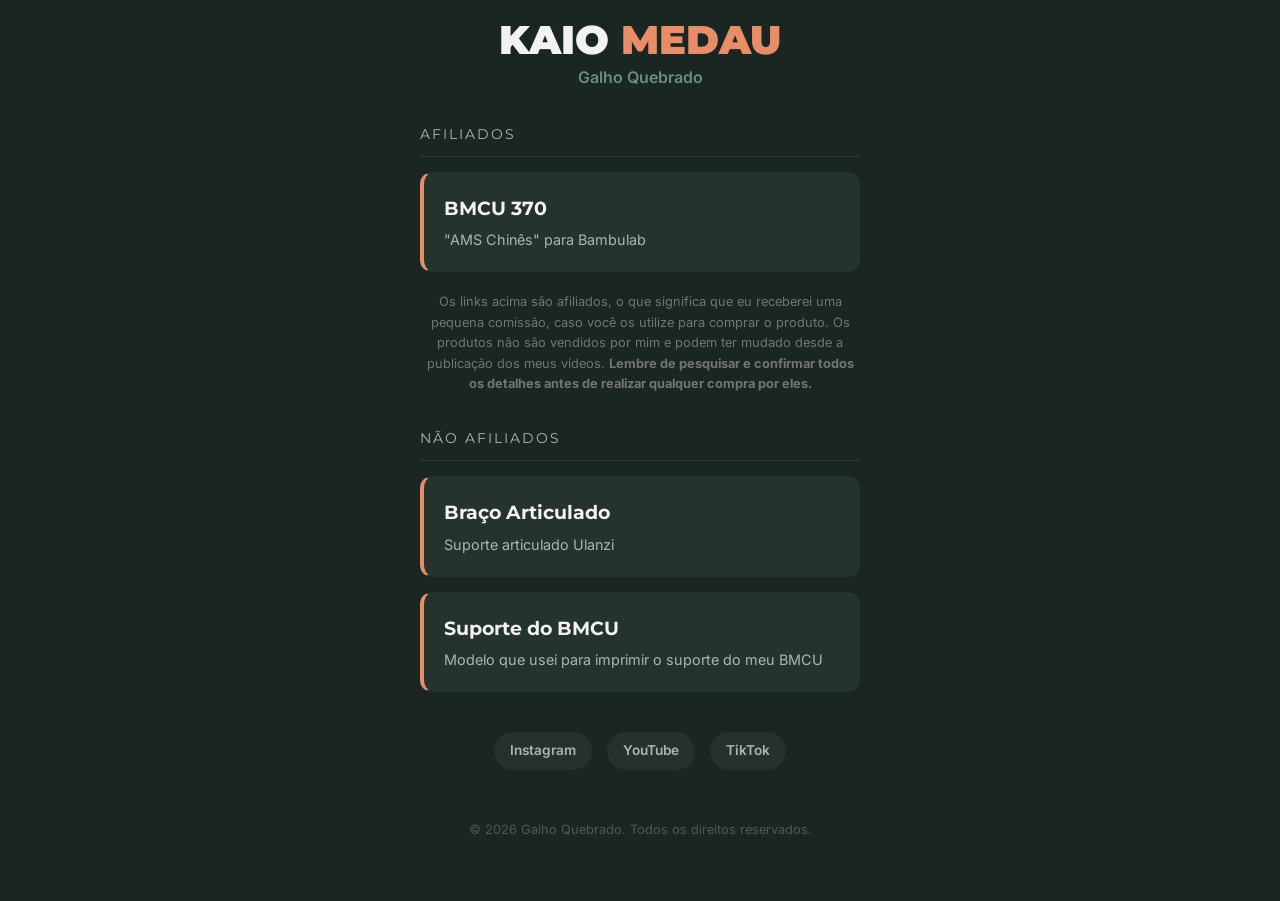
==== como-no-video/index.html @ 50b7e99a "Add como no video index" ====
<!doctype html>
<html lang="pt-br">
  <head>
    <meta charset="UTF-8" />
    <meta name="viewport" content="width=device-width, initial-scale=1.0" />
    <meta name="p:domain_verify" content="262c683d232f152c0ef9ce361d063148" />
    <title>Kaio Medau - Galho Quebrado</title>
    <meta
      name="description"
      content="Acesse todos os links e projetos de Kaio Medau em um só lugar. Entre no universo do Galho Quebrado, visite a loja, cursos, redes sociais e confira meu Media Kit."
    />

    <link rel="preconnect" href="https://fonts.googleapis.com" />
    <link rel="preconnect" href="https://fonts.gstatic.com" crossorigin />
    <link
      href="https://fonts.googleapis.com/css2?family=Inter:wght@300;400;600&family=Montserrat:wght@700;900&display=swap"
      rel="stylesheet"
    />

    <script
      async
      src="https://www.googletagmanager.com/gtag/js?id=G-7BJPHZVT6F"
    ></script>
    <script defer>
      window.dataLayer = window.dataLayer || [];
      function gtag() {
        dataLayer.push(arguments);
      }
      gtag("js", new Date());
      gtag("config", "G-7BJPHZVT6F");
    </script>

    <style>
      :root {
        --bg-color: #1a2622;
        --card-bg: #24332e;
        --text-main: #f2f2f2;
        --text-muted: #a8b8b0;
        --accent-orange: #e88d67;
        --accent-green: #6b8e78;
      }

      * {
        box-sizing: border-box;
        margin: 0;
        padding: 0;
      }

      body {
        font-family: "Inter", sans-serif;
        background-color: var(--bg-color);
        color: var(--text-main);
        line-height: 1.6;
        padding-bottom: 40px;
      }

      .container {
        max-width: 480px;
        margin: 0 auto;
        padding: 20px;
      }

      /* --- HEADER --- */
      header {
        text-align: center;
        margin-bottom: 28px;
      }

      .brand-title {
        font-family: "Montserrat", sans-serif;
        font-weight: 900;
        font-size: 2.5rem;
        line-height: 1;
        color: var(--text-main);
        text-transform: uppercase;
        margin-bottom: 5px;
      }

      .brand-highlight {
        color: var(--accent-orange);
      }

      .tagline {
        font-size: 1rem;
        color: var(--accent-green);
        font-weight: 600;
        margin-bottom: 20px;
      }

      /* --- DESTAQUE ESPECIAL: IVY (NOVO) --- */
      .ivy-card {
        background-color: var(--card-bg);
        border-radius: 16px;
        overflow: hidden;
        margin-bottom: 30px;
        border: 2px solid var(--accent-orange);
        box-shadow: 0 10px 25px rgba(232, 141, 103, 0.15);
      }

      .ivy-image {
        width: 100%;
        height: 480px; /* Mantém a imagem num bom formato vertical mobile */
        object-fit: cover;
        object-position: center;
        display: block;
        border-bottom: 2px solid var(--accent-orange);
      }

      .ivy-content {
        padding: 24px;
      }

      .ivy-title {
        font-family: "Montserrat", sans-serif;
        font-size: 1.8rem;
        font-weight: 900;
        color: var(--text-main);
        margin-bottom: 8px;
        line-height: 1.1;
      }

      .ivy-text {
        font-size: 0.95rem;
        color: var(--text-muted);
        margin-bottom: 15px;
        line-height: 1.5;
      }

      .ivy-price {
        font-family: "Montserrat", sans-serif;
        font-size: 1.6rem;
        font-weight: 700;
        color: var(--accent-green);
        margin-bottom: 20px;
      }

      .ivy-price small {
        font-size: 0.9rem;
        font-weight: 400;
        color: var(--text-muted);
      }

      .ivy-info-box {
        background: rgba(0, 0, 0, 0.2);
        padding: 15px;
        border-radius: 8px;
        border-left: 4px solid var(--accent-green);
        font-size: 0.85rem;
        color: var(--text-main);
        margin-bottom: 20px;
      }

      .ivy-actions {
        display: flex;
        flex-direction: column;
        gap: 10px;
      }

      .btn-primary,
      .btn-secondary {
        display: block;
        text-align: center;
        padding: 14px;
        border-radius: 8px;
        text-decoration: none;
        font-weight: 600;
        font-size: 0.95rem;
        transition:
          background-color 0.2s,
          transform 0.2s;
      }

      .btn-primary {
        background-color: var(--accent-orange);
        color: #fff;
      }

      .btn-primary:hover {
        background-color: #d07b57;
        transform: translateY(-2px);
      }

      .btn-secondary {
        background-color: transparent;
        color: var(--accent-orange);
        border: 1px solid var(--accent-orange);
      }

      .btn-secondary:hover {
        background-color: rgba(232, 141, 103, 0.1);
        transform: translateY(-2px);
      }

      /* --- REDES SOCIAIS --- */
      .social-row {
        display: flex;
        justify-content: center;
        gap: 15px;
        margin-top: 40px;
      }

      .social-link {
        color: var(--text-muted);
        text-decoration: none;
        font-size: 0.85rem;
        font-weight: 600;
        padding: 8px 16px;
        background: rgba(255, 255, 255, 0.05);
        border-radius: 20px;
        transition: 0.3s;
      }

      .social-link:hover {
        background: var(--accent-orange);
        color: white;
      }

      /* --- HERO BANNER --- */
      .hero-banner {
        display: flex;
        align-items: flex-end;
        width: 100%;
        height: 250px;
        background-image:
          linear-gradient(to top, rgba(0, 0, 0, 0.9), rgba(0, 0, 0, 0.1)),
          url("./images/hero/varinha-magica-sao-paulo.webp");
        background-size: cover;
        background-position: center;

        border-radius: 16px;
        text-decoration: none;
        padding: 20px;
        margin-bottom: 30px;
        border: 2px solid var(--accent-orange); /* Borda laranja para chamar atenção */
        position: relative;
        box-shadow: 0 10px 20px rgba(0, 0, 0, 0.3);
        transition: transform 0.3s ease;
      }

      .hero-banner:hover {
        transform: scale(1.02);
      }

      .hero-content {
        z-index: 2;
        width: 100%;
      }

      .hero-tag {
        background-color: var(--accent-orange);
        color: #fff;
        padding: 4px 10px;
        border-radius: 4px;
        font-size: 0.7rem;
        font-weight: bold;
        text-transform: uppercase;
        display: inline-block;
        margin-bottom: 8px;
      }

      .hero-title {
        font-family: "Montserrat", sans-serif;
        font-size: 1.6rem;
        font-weight: 900;
        color: #fff;
        margin: 0 0 5px 0;
        line-height: 1.1;
        text-shadow: 0 2px 4px rgba(0, 0, 0, 0.8);
      }

      .hero-subtitle {
        color: #ddd;
        font-size: 0.9rem;
        margin-bottom: 0;
      }

      /* --- CARTÕES DE LINKS --- */
      .section-title {
        font-family: "Montserrat", sans-serif;
        font-size: 0.9rem;
        text-transform: uppercase;
        letter-spacing: 2px;
        color: var(--text-muted);
        margin: 32px 0 15px 0;
        border-bottom: 1px solid #333;
        padding-bottom: 10px;
      }

      .link-card {
        display: block;
        background-color: var(--card-bg);
        padding: 20px;
        border-radius: 12px;
        text-decoration: none;
        color: var(--text-main);
        margin-bottom: 15px;
        border: 1px solid transparent;
        transition:
          transform 0.2s,
          border-color 0.2s;
        position: relative;
      }

      .link-card:hover {
        transform: translateY(-3px);
        border-color: var(--accent-orange);
      }

      .link-card h3 {
        font-family: "Montserrat", sans-serif;
        font-size: 1.2rem;
        margin-bottom: 5px;
      }

      .link-card p {
        font-size: 0.9rem;
        color: var(--text-muted);
        margin: 0;
      }

      .card-highlight {
        border-left: 4px solid var(--accent-orange);
      }

      .tag-new {
        position: absolute;
        top: 15px;
        right: 15px;
        background: var(--accent-green);
        color: #fff;
        font-size: 0.6rem;
        padding: 2px 8px;
        border-radius: 4px;
        text-transform: uppercase;
        font-weight: bold;
      }

      .tag-highlight {
        background: var(--accent-orange);
      }

      /* --- FOOTER --- */
      footer {
        text-align: center;
        margin-top: 50px;
        font-size: 0.8rem;
        color: #555;
      }
    </style>
  </head>
  <body>
    <div class="container">
      <header>
        <div class="brand-title">
          Kaio <span class="brand-highlight">Medau</span>
        </div>
        <div class="tagline">Galho Quebrado</div>
      </header>

      <div class="section-title">Afiliados</div>

      <a
        href="https://s.click.aliexpress.com/e/_c32tsEsV"
        class="link-card card-highlight"
        target="_top"
      >
        <h3>BMCU 370</h3>
        <p>"AMS Chinês" para Bambulab</p>
      </a>
      <div
        style="
          text-align: center;
          margin-top: 20px;
          font-size: 0.8rem;
          color: #747474;
        "
      >
        Os links acima são afiliados, o que significa que eu receberei uma
        pequena comissão, caso você os utilize para comprar o produto. Os
        produtos não são vendidos por mim e podem ter mudado desde a publicação
        dos meus vídeos.
        <strong
          >Lembre de pesquisar e confirmar todos os detalhes antes de realizar
          qualquer compra por eles.</strong
        >
      </div>

      <div class="section-title">Não Afiliados</div>
      <a
        href="https://a.aliexpress.com/_mrpZUbv"
        class="link-card card-highlight"
        target="_top"
      >
        <h3>Braço Articulado</h3>
        <p>Suporte articulado Ulanzi</p>
      </a>

      <a
        href="https://makerworld.com/models/1980325"
        class="link-card card-highlight"
        target="_top"
      >
        <h3>Suporte do BMCU</h3>
        <p>Modelo que usei para imprimir o suporte do meu BMCU</p>
      </a>

      <div class="social-row">
        <a
          href="https://instagram.com/kaiomedau"
          class="social-link"
          target="_top"
          >Instagram</a
        >
        <a
          href="https://www.youtube.com/@kaiomedau"
          class="social-link"
          target="_top"
          >YouTube</a
        >
        <a
          href="https://tiktok.com/@kaiomedau"
          class="social-link"
          target="_top"
          >TikTok</a
        >
      </div>

      <footer>© 2026 Galho Quebrado. Todos os direitos reservados.</footer>
    </div>
  </body>
</html>
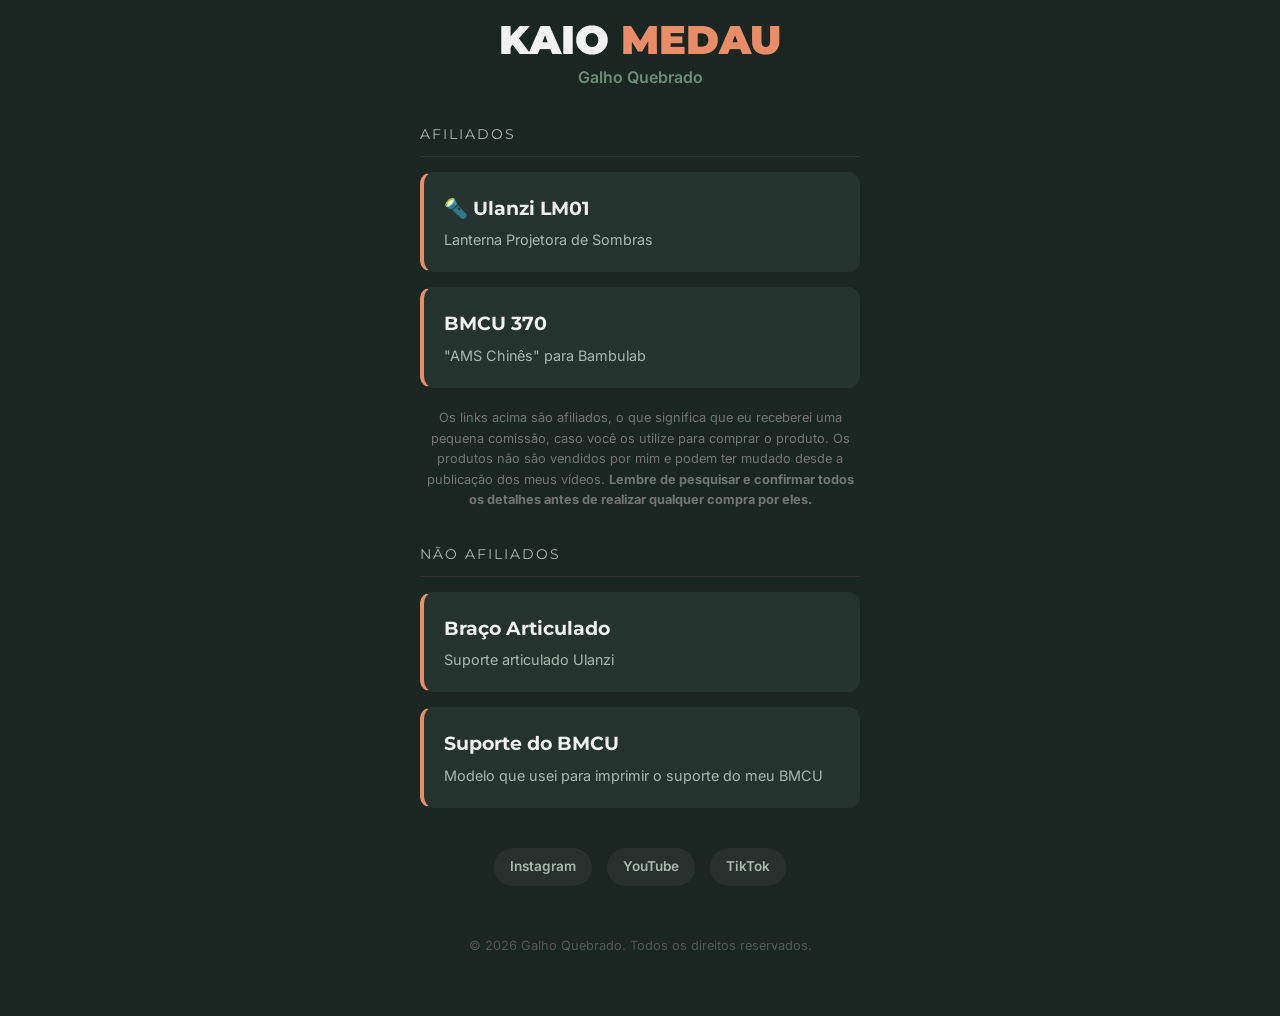
==== commit 588389cc: "Add LM01 to affiliates" ====
--- a/como-no-video/index.html
+++ b/como-no-video/index.html
@@ -358,6 +358,15 @@
       </header>
 
       <div class="section-title">Afiliados</div>
+
+      <a
+        href="https://meli.la/1XKAkax"
+        class="link-card card-highlight"
+        target="_top"
+      >
+        <h3>🔦 Ulanzi LM01</h3>
+        <p>Lanterna Projetora de Sombras</p>
+      </a>
 
       <a
         href="https://s.click.aliexpress.com/e/_c32tsEsV"
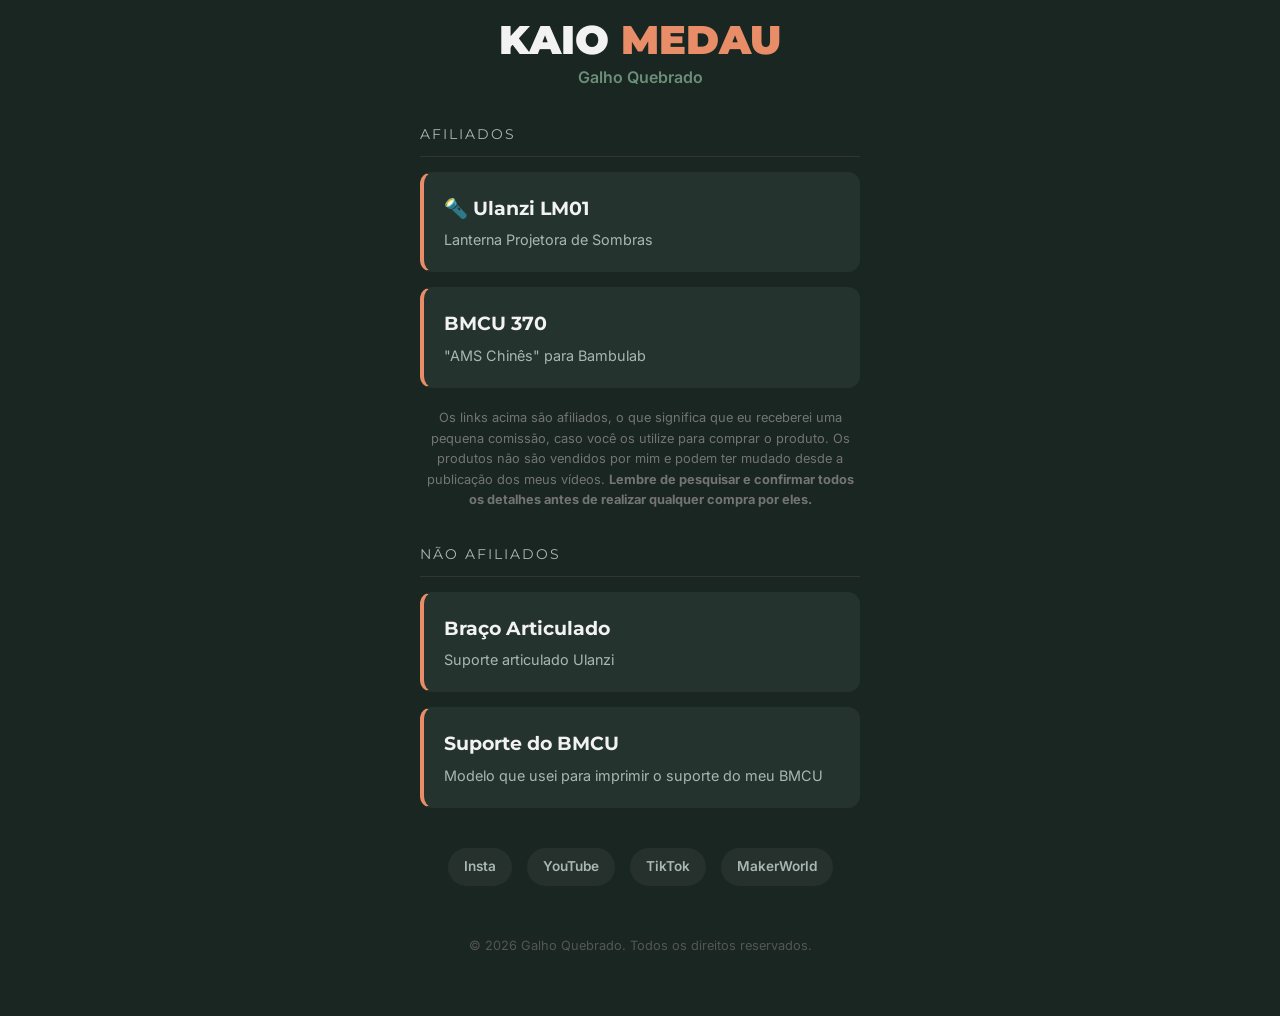
==== commit 0e0497ef: "Add Dito Gordinho Hero" ====
--- a/como-no-video/index.html
+++ b/como-no-video/index.html
@@ -418,7 +418,7 @@
           href="https://instagram.com/kaiomedau"
           class="social-link"
           target="_top"
-          >Instagram</a
+          >Insta</a
         >
         <a
           href="https://www.youtube.com/@kaiomedau"
@@ -432,6 +432,12 @@
           target="_top"
           >TikTok</a
         >
+        <a
+          href="https://makerworld.com/en/@kaiomedau/"
+          class="social-link"
+          target="_top"
+          >MakerWorld</a
+        >
       </div>
 
       <footer>© 2026 Galho Quebrado. Todos os direitos reservados.</footer>
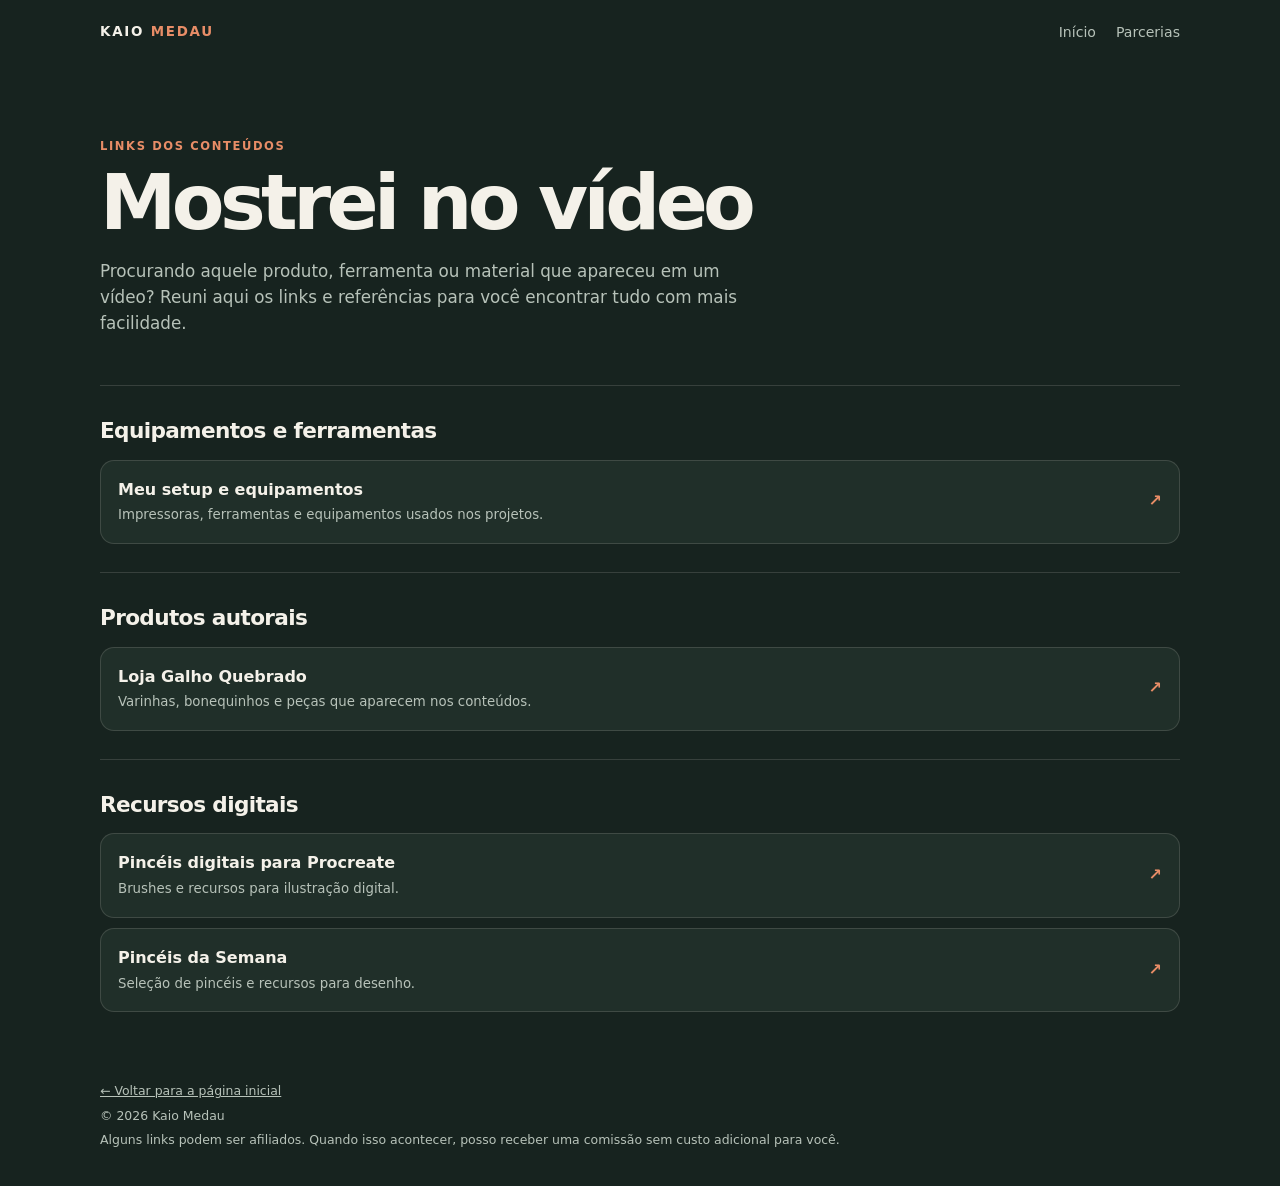
==== commit d0fbbb88: "Redirect legacy page to the new information architecture" ====
--- a/como-no-video/index.html
+++ b/como-no-video/index.html
@@ -1,446 +1 @@
-<!doctype html>
-<html lang="pt-br">
-  <head>
-    <meta charset="UTF-8" />
-    <meta name="viewport" content="width=device-width, initial-scale=1.0" />
-    <meta name="p:domain_verify" content="262c683d232f152c0ef9ce361d063148" />
-    <title>Kaio Medau - Galho Quebrado</title>
-    <meta
-      name="description"
-      content="Acesse todos os links e projetos de Kaio Medau em um só lugar. Entre no universo do Galho Quebrado, visite a loja, cursos, redes sociais e confira meu Media Kit."
-    />
-
-    <link rel="preconnect" href="https://fonts.googleapis.com" />
-    <link rel="preconnect" href="https://fonts.gstatic.com" crossorigin />
-    <link
-      href="https://fonts.googleapis.com/css2?family=Inter:wght@300;400;600&family=Montserrat:wght@700;900&display=swap"
-      rel="stylesheet"
-    />
-
-    <script
-      async
-      src="https://www.googletagmanager.com/gtag/js?id=G-7BJPHZVT6F"
-    ></script>
-    <script defer>
-      window.dataLayer = window.dataLayer || [];
-      function gtag() {
-        dataLayer.push(arguments);
-      }
-      gtag("js", new Date());
-      gtag("config", "G-7BJPHZVT6F");
-    </script>
-
-    <style>
-      :root {
-        --bg-color: #1a2622;
-        --card-bg: #24332e;
-        --text-main: #f2f2f2;
-        --text-muted: #a8b8b0;
-        --accent-orange: #e88d67;
-        --accent-green: #6b8e78;
-      }
-
-      * {
-        box-sizing: border-box;
-        margin: 0;
-        padding: 0;
-      }
-
-      body {
-        font-family: "Inter", sans-serif;
-        background-color: var(--bg-color);
-        color: var(--text-main);
-        line-height: 1.6;
-        padding-bottom: 40px;
-      }
-
-      .container {
-        max-width: 480px;
-        margin: 0 auto;
-        padding: 20px;
-      }
-
-      /* --- HEADER --- */
-      header {
-        text-align: center;
-        margin-bottom: 28px;
-      }
-
-      .brand-title {
-        font-family: "Montserrat", sans-serif;
-        font-weight: 900;
-        font-size: 2.5rem;
-        line-height: 1;
-        color: var(--text-main);
-        text-transform: uppercase;
-        margin-bottom: 5px;
-      }
-
-      .brand-highlight {
-        color: var(--accent-orange);
-      }
-
-      .tagline {
-        font-size: 1rem;
-        color: var(--accent-green);
-        font-weight: 600;
-        margin-bottom: 20px;
-      }
-
-      /* --- DESTAQUE ESPECIAL: IVY (NOVO) --- */
-      .ivy-card {
-        background-color: var(--card-bg);
-        border-radius: 16px;
-        overflow: hidden;
-        margin-bottom: 30px;
-        border: 2px solid var(--accent-orange);
-        box-shadow: 0 10px 25px rgba(232, 141, 103, 0.15);
-      }
-
-      .ivy-image {
-        width: 100%;
-        height: 480px; /* Mantém a imagem num bom formato vertical mobile */
-        object-fit: cover;
-        object-position: center;
-        display: block;
-        border-bottom: 2px solid var(--accent-orange);
-      }
-
-      .ivy-content {
-        padding: 24px;
-      }
-
-      .ivy-title {
-        font-family: "Montserrat", sans-serif;
-        font-size: 1.8rem;
-        font-weight: 900;
-        color: var(--text-main);
-        margin-bottom: 8px;
-        line-height: 1.1;
-      }
-
-      .ivy-text {
-        font-size: 0.95rem;
-        color: var(--text-muted);
-        margin-bottom: 15px;
-        line-height: 1.5;
-      }
-
-      .ivy-price {
-        font-family: "Montserrat", sans-serif;
-        font-size: 1.6rem;
-        font-weight: 700;
-        color: var(--accent-green);
-        margin-bottom: 20px;
-      }
-
-      .ivy-price small {
-        font-size: 0.9rem;
-        font-weight: 400;
-        color: var(--text-muted);
-      }
-
-      .ivy-info-box {
-        background: rgba(0, 0, 0, 0.2);
-        padding: 15px;
-        border-radius: 8px;
-        border-left: 4px solid var(--accent-green);
-        font-size: 0.85rem;
-        color: var(--text-main);
-        margin-bottom: 20px;
-      }
-
-      .ivy-actions {
-        display: flex;
-        flex-direction: column;
-        gap: 10px;
-      }
-
-      .btn-primary,
-      .btn-secondary {
-        display: block;
-        text-align: center;
-        padding: 14px;
-        border-radius: 8px;
-        text-decoration: none;
-        font-weight: 600;
-        font-size: 0.95rem;
-        transition:
-          background-color 0.2s,
-          transform 0.2s;
-      }
-
-      .btn-primary {
-        background-color: var(--accent-orange);
-        color: #fff;
-      }
-
-      .btn-primary:hover {
-        background-color: #d07b57;
-        transform: translateY(-2px);
-      }
-
-      .btn-secondary {
-        background-color: transparent;
-        color: var(--accent-orange);
-        border: 1px solid var(--accent-orange);
-      }
-
-      .btn-secondary:hover {
-        background-color: rgba(232, 141, 103, 0.1);
-        transform: translateY(-2px);
-      }
-
-      /* --- REDES SOCIAIS --- */
-      .social-row {
-        display: flex;
-        justify-content: center;
-        gap: 15px;
-        margin-top: 40px;
-      }
-
-      .social-link {
-        color: var(--text-muted);
-        text-decoration: none;
-        font-size: 0.85rem;
-        font-weight: 600;
-        padding: 8px 16px;
-        background: rgba(255, 255, 255, 0.05);
-        border-radius: 20px;
-        transition: 0.3s;
-      }
-
-      .social-link:hover {
-        background: var(--accent-orange);
-        color: white;
-      }
-
-      /* --- HERO BANNER --- */
-      .hero-banner {
-        display: flex;
-        align-items: flex-end;
-        width: 100%;
-        height: 250px;
-        background-image:
-          linear-gradient(to top, rgba(0, 0, 0, 0.9), rgba(0, 0, 0, 0.1)),
-          url("./images/hero/varinha-magica-sao-paulo.webp");
-        background-size: cover;
-        background-position: center;
-
-        border-radius: 16px;
-        text-decoration: none;
-        padding: 20px;
-        margin-bottom: 30px;
-        border: 2px solid var(--accent-orange); /* Borda laranja para chamar atenção */
-        position: relative;
-        box-shadow: 0 10px 20px rgba(0, 0, 0, 0.3);
-        transition: transform 0.3s ease;
-      }
-
-      .hero-banner:hover {
-        transform: scale(1.02);
-      }
-
-      .hero-content {
-        z-index: 2;
-        width: 100%;
-      }
-
-      .hero-tag {
-        background-color: var(--accent-orange);
-        color: #fff;
-        padding: 4px 10px;
-        border-radius: 4px;
-        font-size: 0.7rem;
-        font-weight: bold;
-        text-transform: uppercase;
-        display: inline-block;
-        margin-bottom: 8px;
-      }
-
-      .hero-title {
-        font-family: "Montserrat", sans-serif;
-        font-size: 1.6rem;
-        font-weight: 900;
-        color: #fff;
-        margin: 0 0 5px 0;
-        line-height: 1.1;
-        text-shadow: 0 2px 4px rgba(0, 0, 0, 0.8);
-      }
-
-      .hero-subtitle {
-        color: #ddd;
-        font-size: 0.9rem;
-        margin-bottom: 0;
-      }
-
-      /* --- CARTÕES DE LINKS --- */
-      .section-title {
-        font-family: "Montserrat", sans-serif;
-        font-size: 0.9rem;
-        text-transform: uppercase;
-        letter-spacing: 2px;
-        color: var(--text-muted);
-        margin: 32px 0 15px 0;
-        border-bottom: 1px solid #333;
-        padding-bottom: 10px;
-      }
-
-      .link-card {
-        display: block;
-        background-color: var(--card-bg);
-        padding: 20px;
-        border-radius: 12px;
-        text-decoration: none;
-        color: var(--text-main);
-        margin-bottom: 15px;
-        border: 1px solid transparent;
-        transition:
-          transform 0.2s,
-          border-color 0.2s;
-        position: relative;
-      }
-
-      .link-card:hover {
-        transform: translateY(-3px);
-        border-color: var(--accent-orange);
-      }
-
-      .link-card h3 {
-        font-family: "Montserrat", sans-serif;
-        font-size: 1.2rem;
-        margin-bottom: 5px;
-      }
-
-      .link-card p {
-        font-size: 0.9rem;
-        color: var(--text-muted);
-        margin: 0;
-      }
-
-      .card-highlight {
-        border-left: 4px solid var(--accent-orange);
-      }
-
-      .tag-new {
-        position: absolute;
-        top: 15px;
-        right: 15px;
-        background: var(--accent-green);
-        color: #fff;
-        font-size: 0.6rem;
-        padding: 2px 8px;
-        border-radius: 4px;
-        text-transform: uppercase;
-        font-weight: bold;
-      }
-
-      .tag-highlight {
-        background: var(--accent-orange);
-      }
-
-      /* --- FOOTER --- */
-      footer {
-        text-align: center;
-        margin-top: 50px;
-        font-size: 0.8rem;
-        color: #555;
-      }
-    </style>
-  </head>
-  <body>
-    <div class="container">
-      <header>
-        <div class="brand-title">
-          Kaio <span class="brand-highlight">Medau</span>
-        </div>
-        <div class="tagline">Galho Quebrado</div>
-      </header>
-
-      <div class="section-title">Afiliados</div>
-
-      <a
-        href="https://meli.la/1XKAkax"
-        class="link-card card-highlight"
-        target="_top"
-      >
-        <h3>🔦 Ulanzi LM01</h3>
-        <p>Lanterna Projetora de Sombras</p>
-      </a>
-
-      <a
-        href="https://s.click.aliexpress.com/e/_c32tsEsV"
-        class="link-card card-highlight"
-        target="_top"
-      >
-        <h3>BMCU 370</h3>
-        <p>"AMS Chinês" para Bambulab</p>
-      </a>
-      <div
-        style="
-          text-align: center;
-          margin-top: 20px;
-          font-size: 0.8rem;
-          color: #747474;
-        "
-      >
-        Os links acima são afiliados, o que significa que eu receberei uma
-        pequena comissão, caso você os utilize para comprar o produto. Os
-        produtos não são vendidos por mim e podem ter mudado desde a publicação
-        dos meus vídeos.
-        <strong
-          >Lembre de pesquisar e confirmar todos os detalhes antes de realizar
-          qualquer compra por eles.</strong
-        >
-      </div>
-
-      <div class="section-title">Não Afiliados</div>
-      <a
-        href="https://a.aliexpress.com/_mrpZUbv"
-        class="link-card card-highlight"
-        target="_top"
-      >
-        <h3>Braço Articulado</h3>
-        <p>Suporte articulado Ulanzi</p>
-      </a>
-
-      <a
-        href="https://makerworld.com/models/1980325"
-        class="link-card card-highlight"
-        target="_top"
-      >
-        <h3>Suporte do BMCU</h3>
-        <p>Modelo que usei para imprimir o suporte do meu BMCU</p>
-      </a>
-
-      <div class="social-row">
-        <a
-          href="https://instagram.com/kaiomedau"
-          class="social-link"
-          target="_top"
-          >Insta</a
-        >
-        <a
-          href="https://www.youtube.com/@kaiomedau"
-          class="social-link"
-          target="_top"
-          >YouTube</a
-        >
-        <a
-          href="https://tiktok.com/@kaiomedau"
-          class="social-link"
-          target="_top"
-          >TikTok</a
-        >
-        <a
-          href="https://makerworld.com/en/@kaiomedau/"
-          class="social-link"
-          target="_top"
-          >MakerWorld</a
-        >
-      </div>
-
-      <footer>© 2026 Galho Quebrado. Todos os direitos reservados.</footer>
-    </div>
-  </body>
-</html>
+<!doctype html><html lang="pt-BR"><head><meta charset="utf-8"><meta http-equiv="refresh" content="0;url=/mostrei-no-video/"><link rel="canonical" href="https://kaiomedau.com.br/mostrei-no-video/"><meta name="robots" content="noindex,follow"><title>Mostrei no vídeo — Kaio Medau</title></head><body><p>Esta página mudou. <a href="/mostrei-no-video/">Acesse Mostrei no vídeo</a>.</p></body></html>
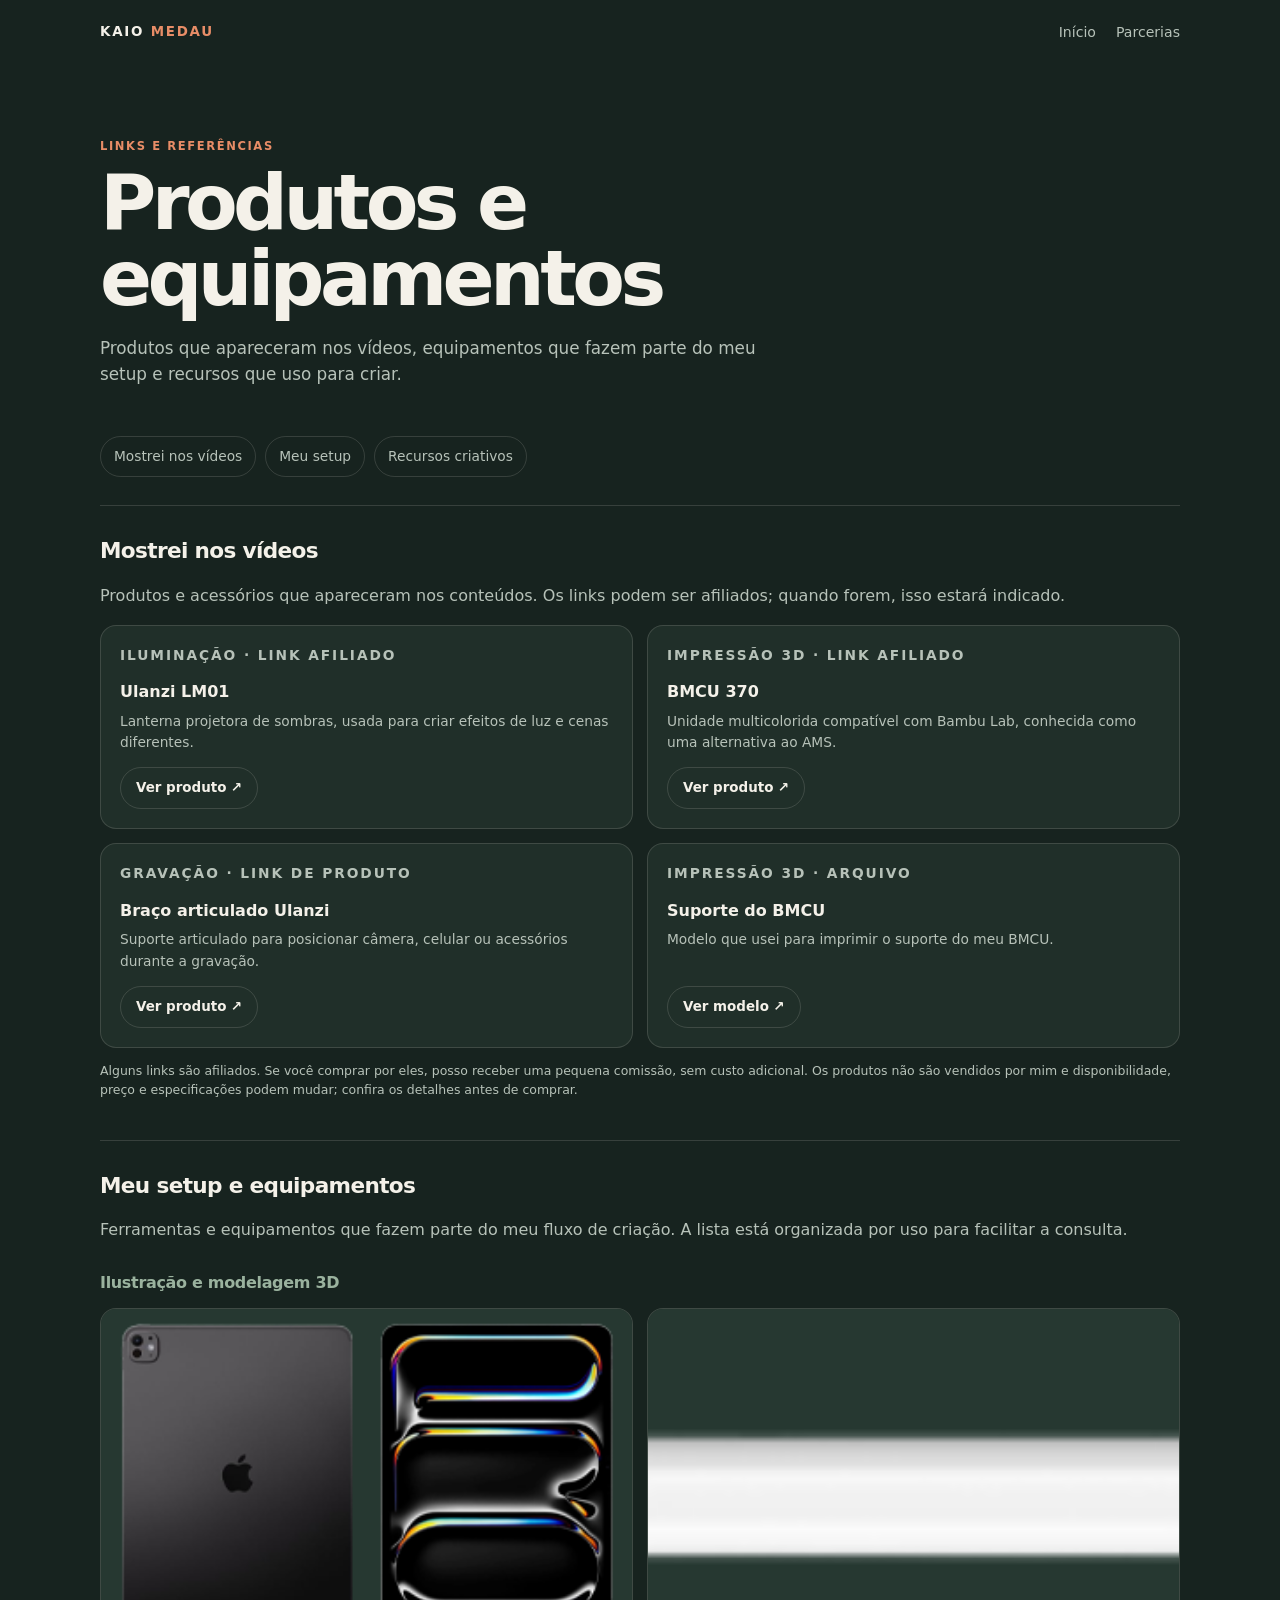
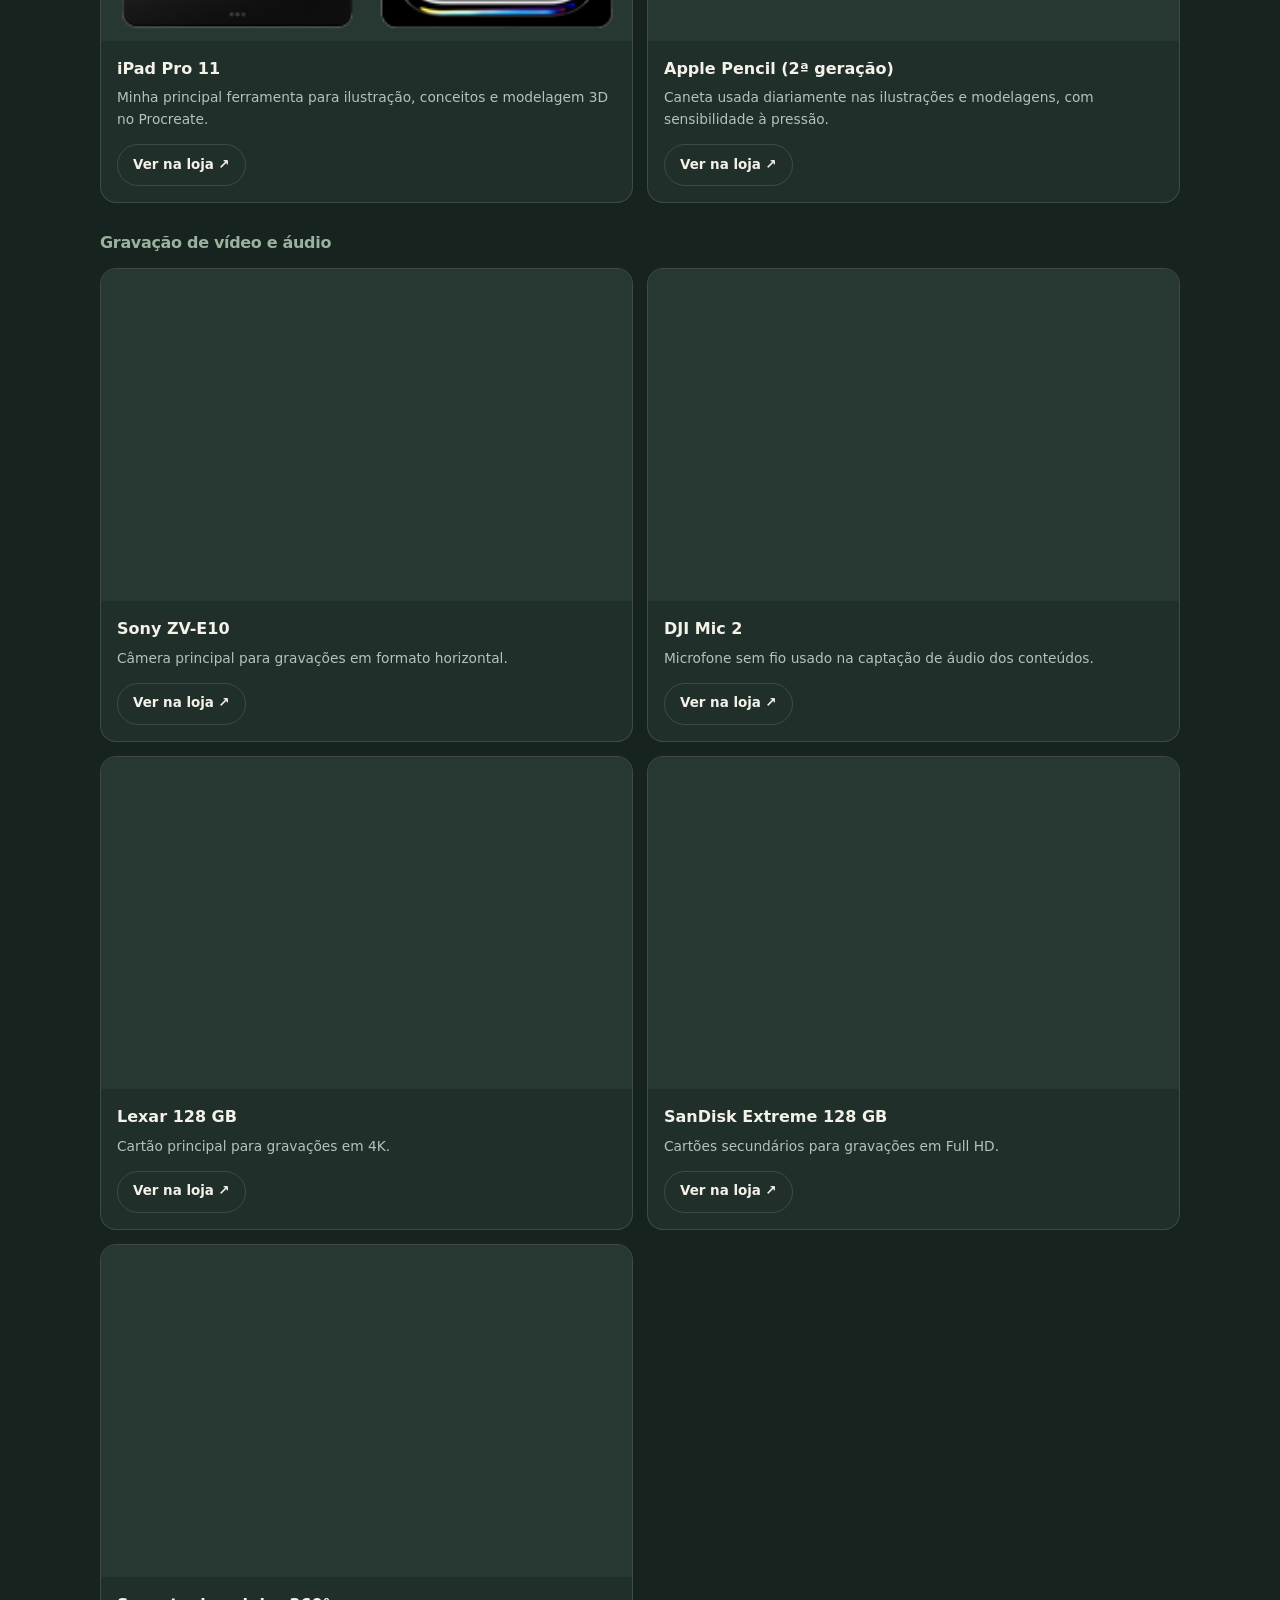
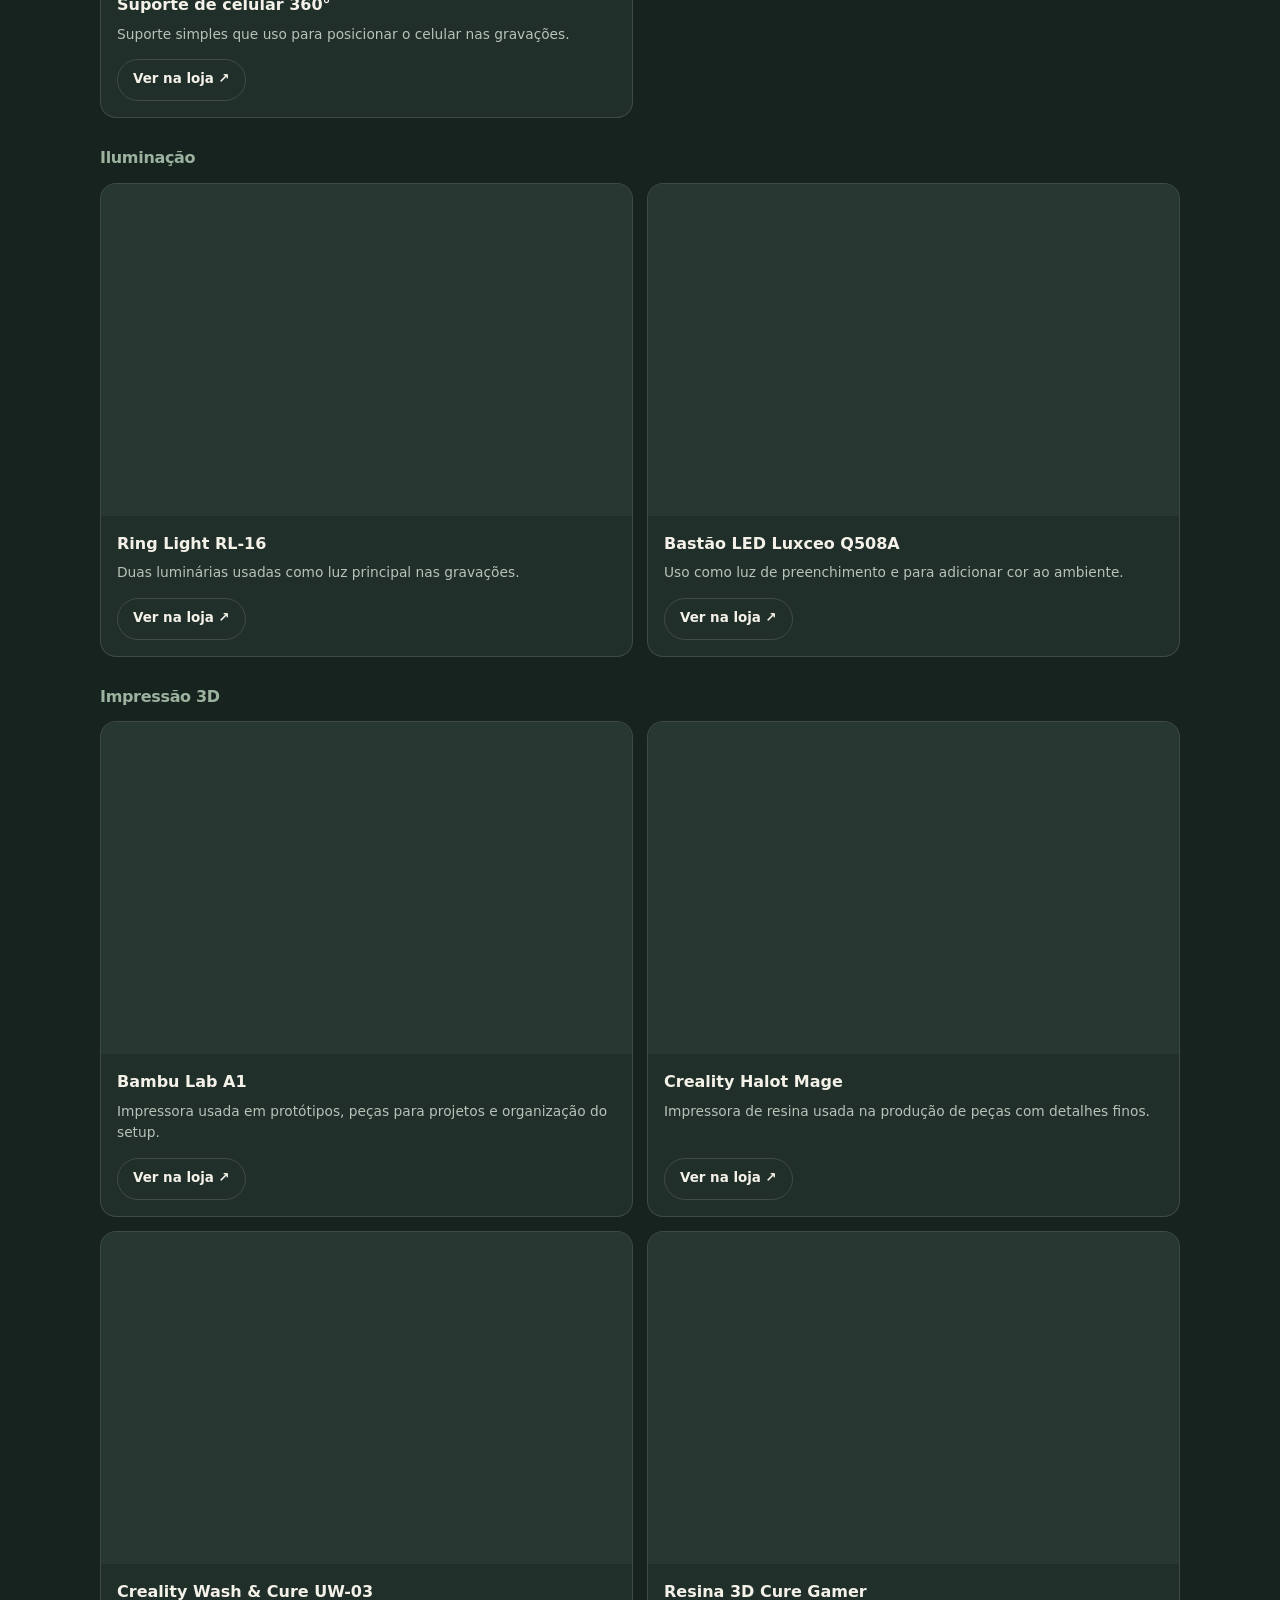
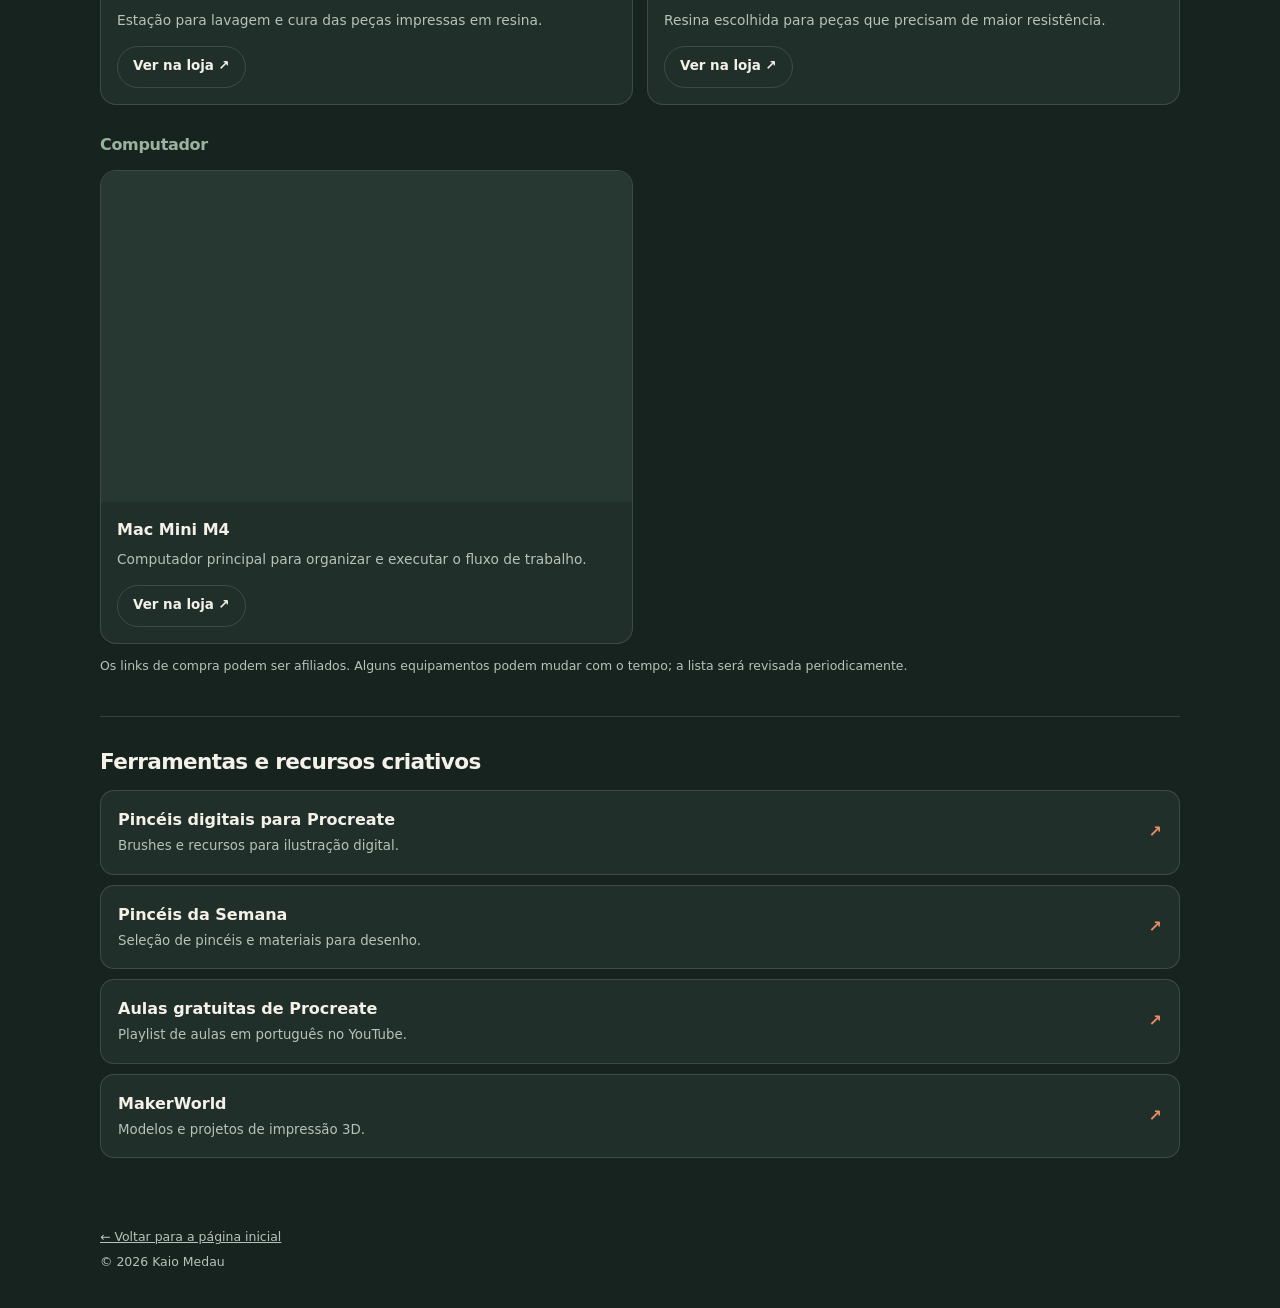
==== commit 78009e2d: "Atualizar endereço antigo de produtos mostrados nos vídeos" ====
--- a/como-no-video/index.html
+++ b/como-no-video/index.html
@@ -1 +1,13 @@
-<!doctype html><html lang="pt-BR"><head><meta charset="utf-8"><meta http-equiv="refresh" content="0;url=/mostrei-no-video/"><link rel="canonical" href="https://kaiomedau.com.br/mostrei-no-video/"><meta name="robots" content="noindex,follow"><title>Mostrei no vídeo — Kaio Medau</title></head><body><p>Esta página mudou. <a href="/mostrei-no-video/">Acesse Mostrei no vídeo</a>.</p></body></html>+<!doctype html>
+<html lang="pt-BR">
+<head>
+  <meta charset="utf-8">
+  <meta http-equiv="refresh" content="0;url=/produtos-e-equipamentos/#mostrei">
+  <meta name="robots" content="noindex,follow">
+  <link rel="canonical" href="https://kaiomedau.com.br/produtos-e-equipamentos/#mostrei">
+  <title>Redirecionando — Kaio Medau</title>
+</head>
+<body>
+  <p>Esta página mudou. <a href="/produtos-e-equipamentos/#mostrei">Acesse a nova página aqui</a>.</p>
+</body>
+</html>
